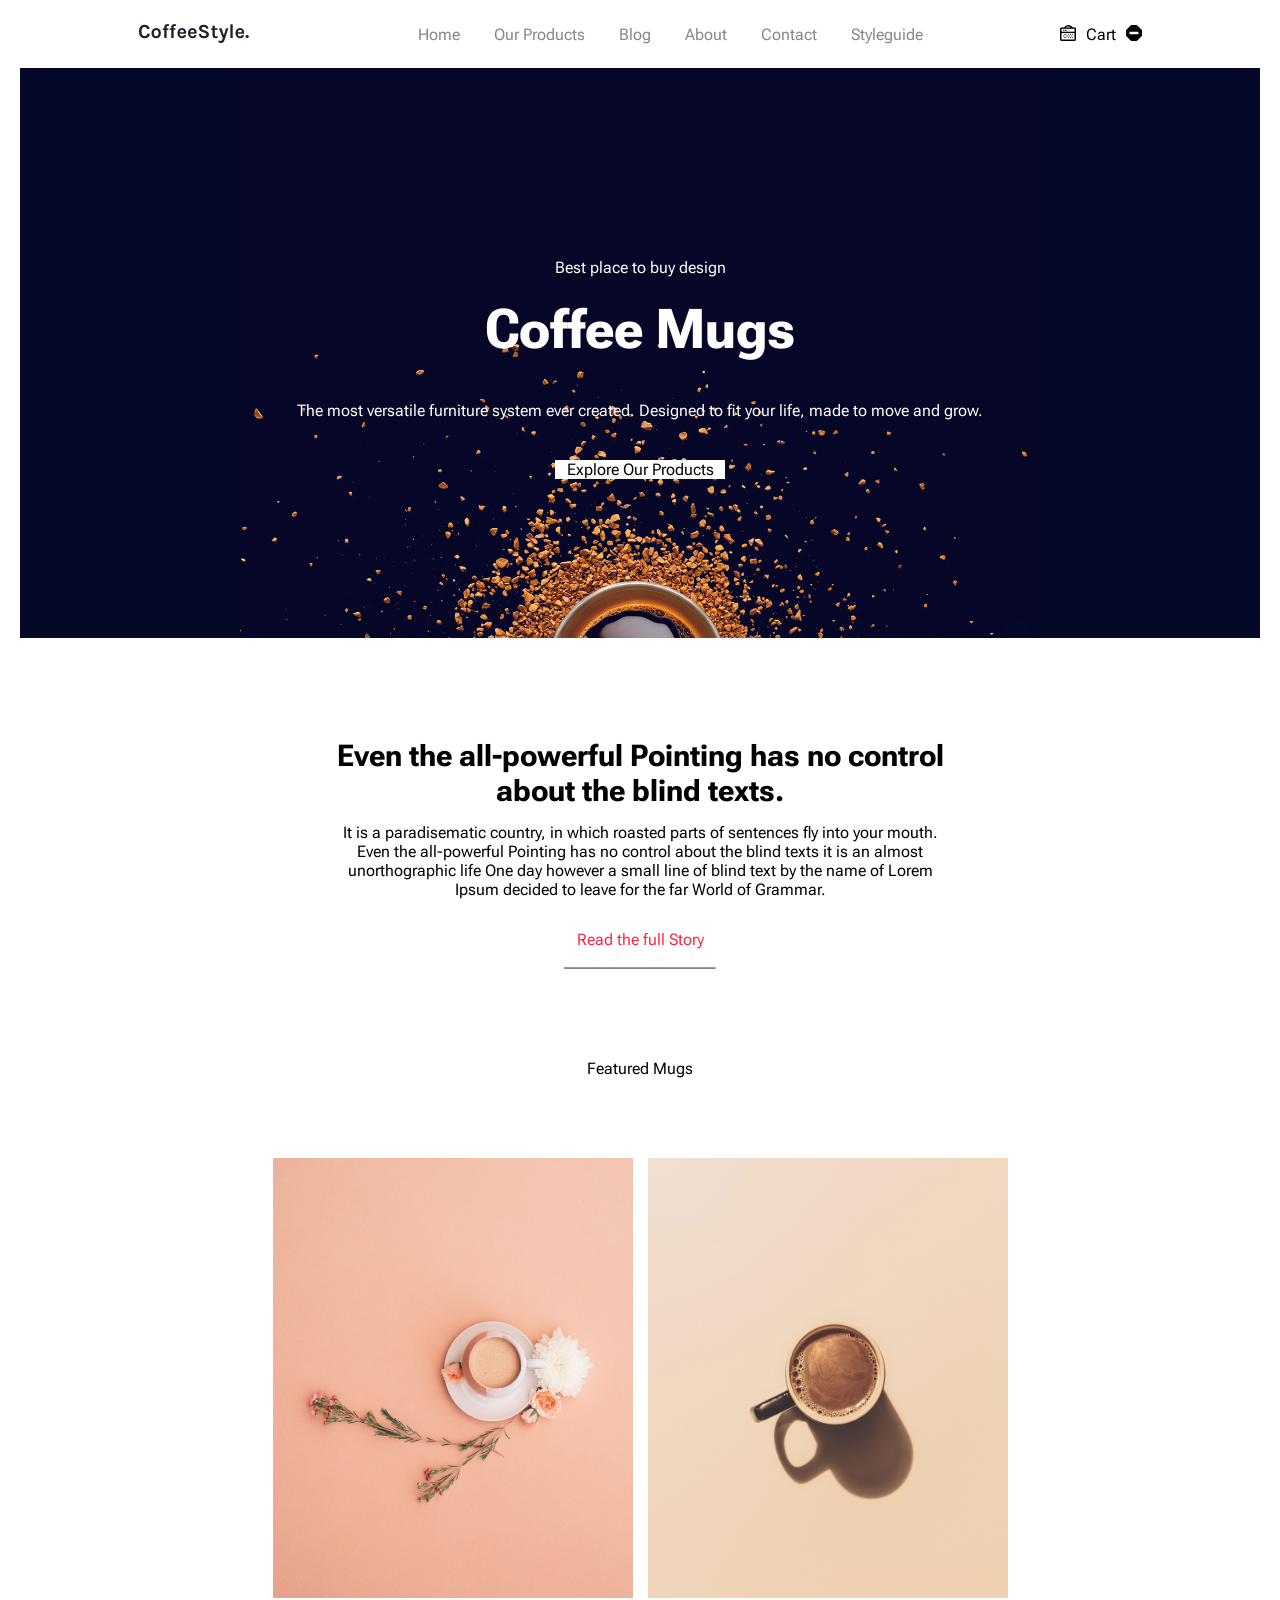
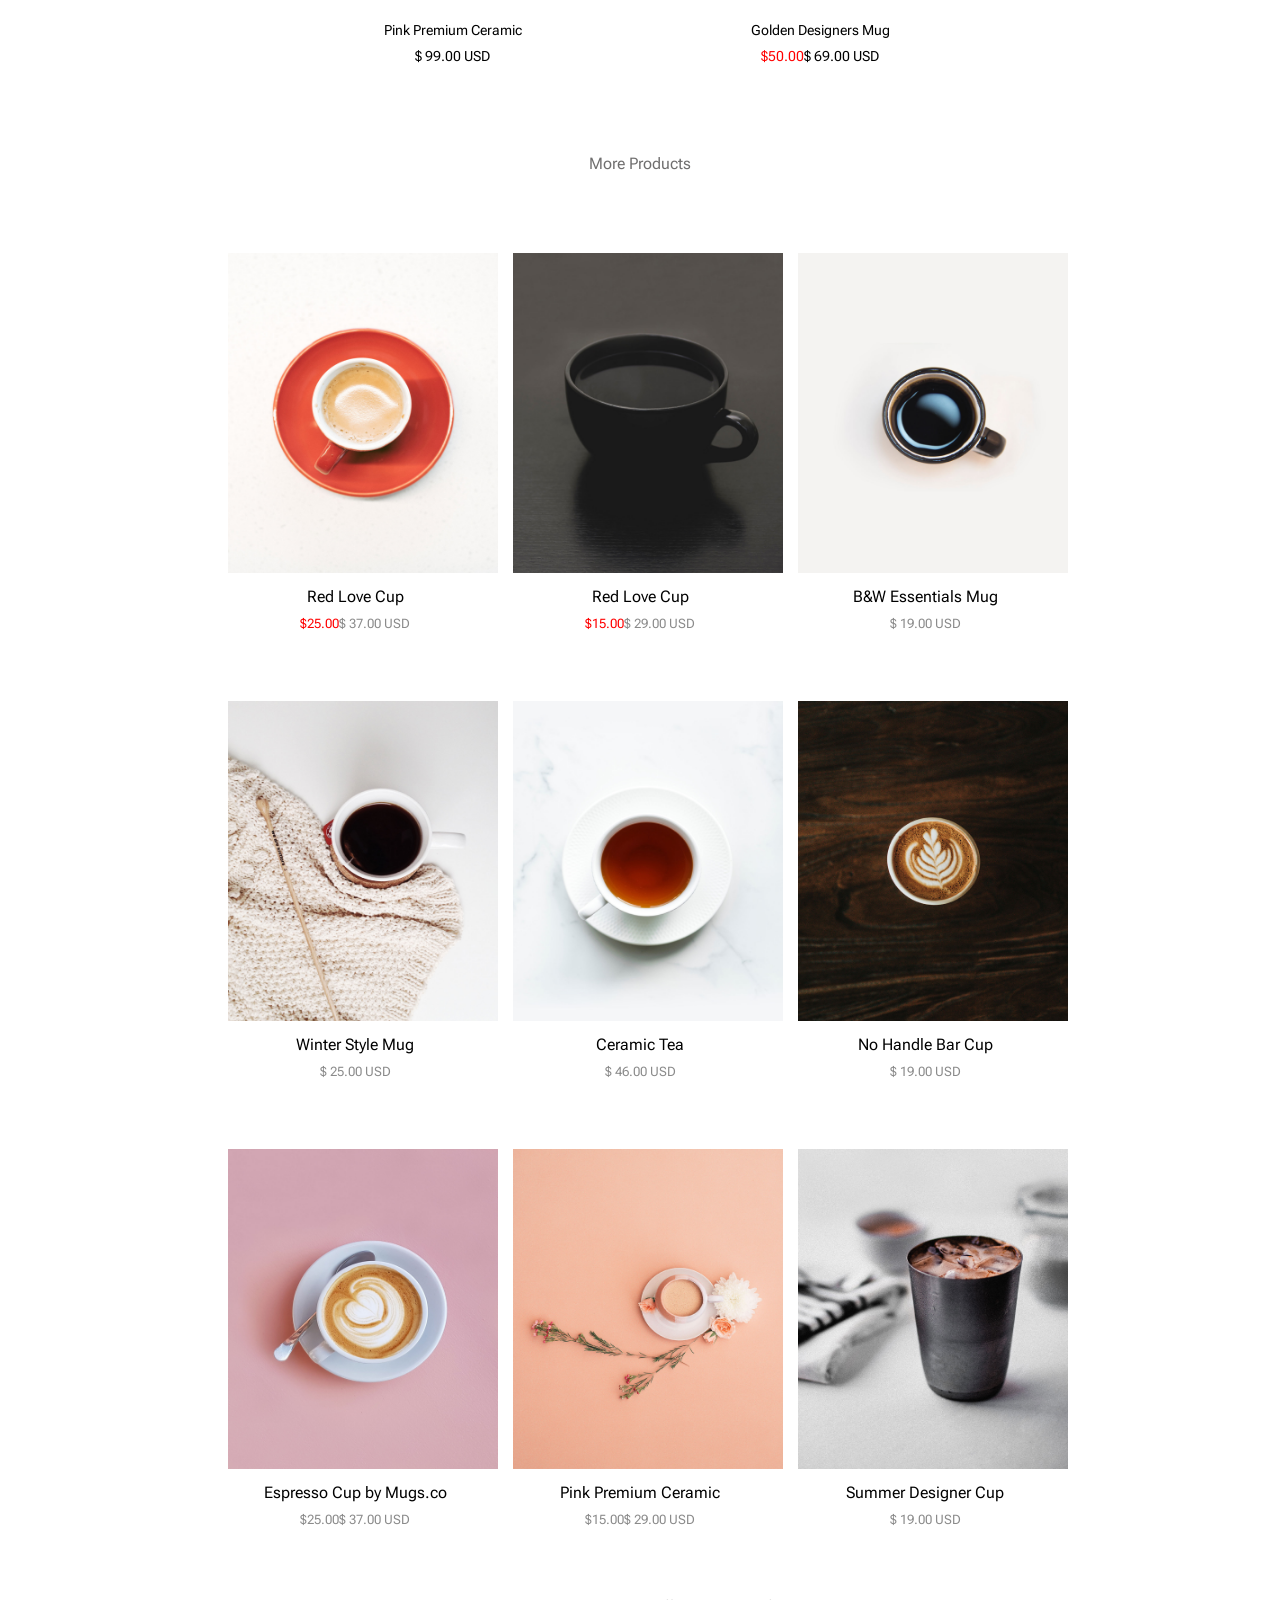
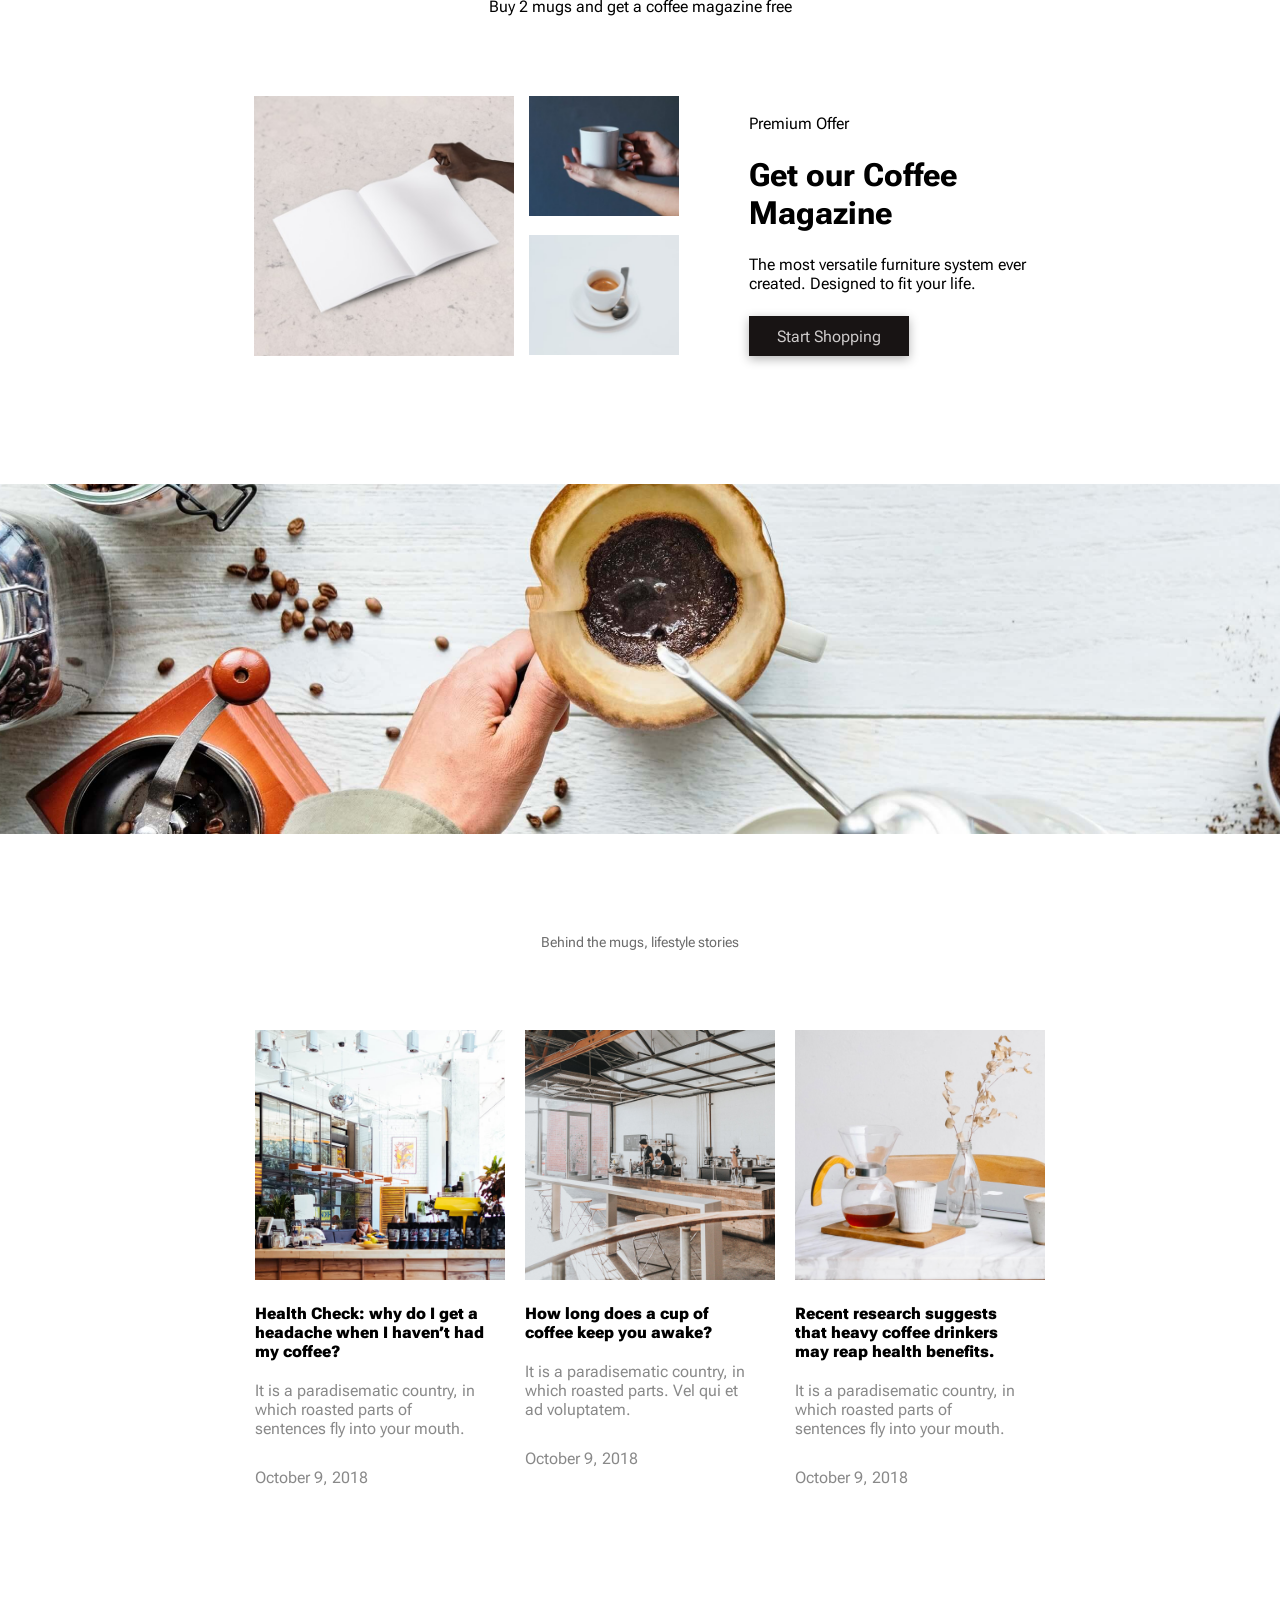
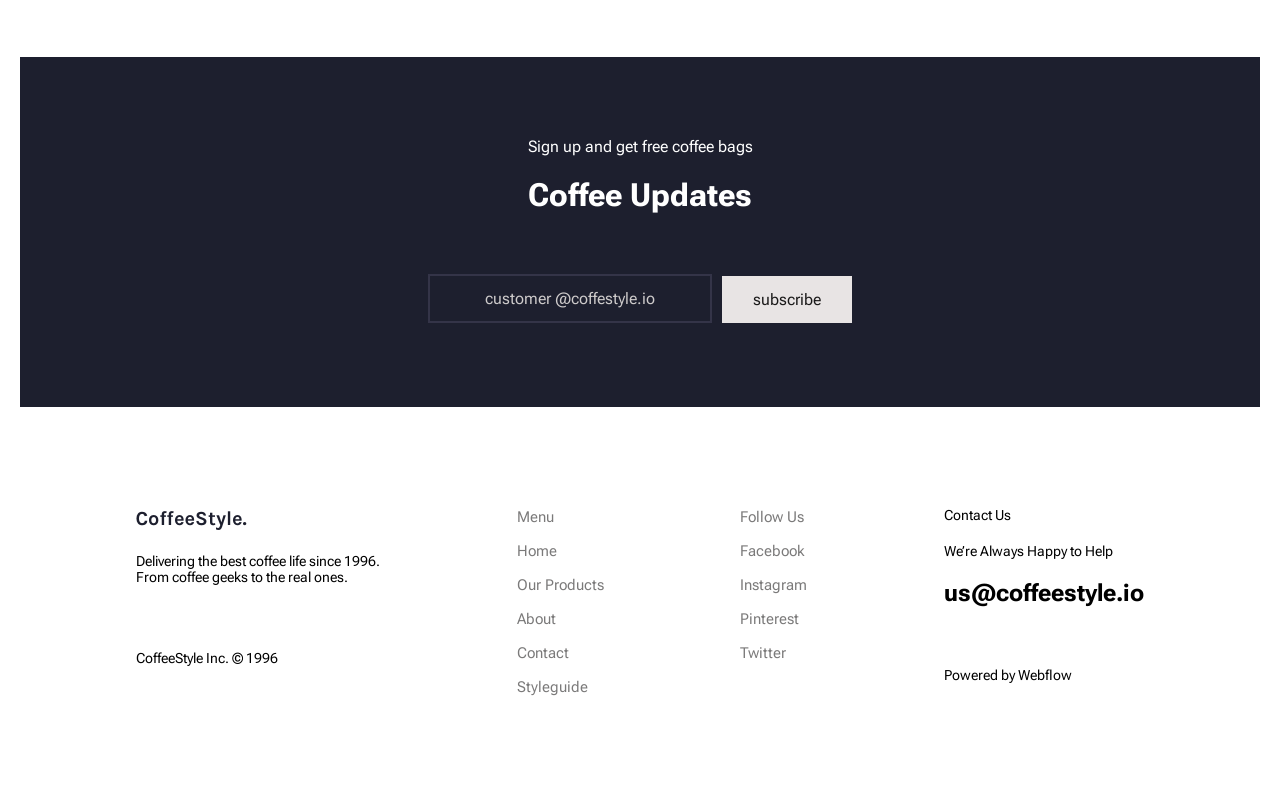
==== kofeBest/index.html @ d983e7d2 "initial commit" ====
<!DOCTYPE html>
<html lang="en">
<head>
    <meta charset="UTF-8">
    <meta http-equiv="X-UA-Compatible" content="IE=edge">
    <meta name="viewport" content="width=device-width, initial-scale=1.0">
    <title>Document</title><link rel="stylesheet" href="style/style.css">
    <link rel="stylesheet" href="style/all.css">
    <link rel="stylesheet" href="style/fonts.css">
    <link href="https://fonts.googleapis.com/css2?family=Montserrat:wght@100&family=Roboto+Flex:opsz,wght@8..144,200&family=Roboto+Mono:wght@100&family=Source+Code+Pro:ital,wght@0,200;1,200&display=swap" rel="stylesheet">
</head>
<body>
    <header>
        <div class="header container">
            <div class="header_div">
             <div>
                 <img src="img/IMAGE.png" alt="">
             </div>
             <div class="header_a">
                 <a href="">Home</a>
                 <a href="">Our Products</a>
                 <a href="">Blog</a>
                 <a href="">About</a>
                 <a href="">Contact</a>
                 <a href="">Styleguide</a>
             </div>
             <div class="header_icon">
                <i class="far fa-amp-guitar"></i>
                <p>Cart</p>
                <i class="fas fa-minus-octagon card_icon"></i>
             </div>
            </div>
        </div>
        <div class="header_nav">
            <div class="header_intro">
              <div class="zep">
                  <p class="header_p">Best place to buy design</p>
                  <h1>Coffee Mugs</h1>
                  <p class="header_p">The most versatile furniture system ever created. Designed to fit your life, made to move and grow.</p>
                  <div class="aim">
                      <p class="header_p">Explore Our Products</p>
                  </div>
              </div>
            </div>
        </div>
    </header>
    <main class="main_intro container">
            <div class="main_zip">
                <h1>Even the all-powerful Pointing has no control <br> about the blind texts.</h1>
                <p>It is a paradisematic country, in which roasted parts of sentences fly into your mouth. Even the all-powerful Pointing has no control about the blind texts it is an almost unorthographic life One day however a small line of blind text by the name of Lorem Ipsum decided to leave for the far World of Grammar.</p>
                <div>
                    <a href="" class="call">Read the full Story</a>
                    <hr class="hr">
                </div>
                <div class="p2">
                <p>Featured Mugs</p>
            </div>
            </div>
            <div class="main_img">
                <div class="intro_img">
                <div class="img">
                 <img src="img/1" alt="">
                 <p>Pink Premium Ceramic</p>
                 <p>$ 99.00 USD</p>
                </div>
                <div class="img1">
                 <img src="img/2" alt="">
                 <p>Golden Designers Mug</p>
                 <p></p>
                 <div class="main_p">
                     <p class="a">$50.00</p>
                     <p>$ 69.00 USD</p>
                 </div>
                </div>
            </div>
            </div>
            <div class="developer">
                <div class="developer1">
                    <p>More Products</p>
                </div>
                <div class="alies">
                    <div class="alies1">
                    <img src="img/3" alt="">
                    <p>Red Love Cup</p>
                    <div class="kil_p">
                        <p class="a">$25.00</p>
                        <p>$ 37.00 USD</p>
                    </div>
                </div>
                <div class="alies1">
                    <img src="img/4" alt="">
                    <p>Red Love Cup</p>
                    <div class="kil_p">
                    <p class="a">$15.00</p>
                    <p>$ 29.00 USD</p>
                </div>
                </div>
                <div class="alies1">
                    <img src="img/5" alt="">
                    <p>B&W Essentials Mug</p>
                    <p class="kil_p">$ 19.00 USD</p>
                </div>
                </div>
            </div>
            <div class="developer">
                <div class="alies">
                    <div class="alies1">
                    <img src="img/6" alt="">
                    <p>Winter Style Mug</p>
                    <p class="kil_p">$ 25.00 USD</p>
                </div>
                <div class="alies1">
                    <img src="img/7" alt="">
                    <p>Ceramic Tea</p>
                    <p class="kil_p">$ 46.00 USD</p>
                </div>
                <div class="alies1">
                    <img src="img/8" alt="">
                    <p>No Handle Bar Cup</p>
                    <p class="kil_p">$ 19.00 USD</p>
                </div>
                </div>
            </div>
            <div class="developer">
                <div class="alies">
                    <div class="alies1">
                    <img src="img/9" alt="">
                        <p>Espresso Cup by Mugs.co</p>
                    <div class="kil_p">
                        <p>$25.00</p>
                        <p>$ 37.00 USD</p>
                    </div>
                </div>
                <div class="alies1">
                    <img src="img/10" alt="">
                    <p>Pink Premium Ceramic</p>
                    <div class="kil_p">
                    <p>$15.00</p>
                    <p>$ 29.00 USD</p>
                </div>
                </div>
                <div class="alies1">
                    <img src="img/11" alt="">
                    <p>Summer Designer Cup</p>
                    <p class="kil_p">$ 19.00 USD</p>
                </div>
                </div>
            </div>
            <div class="main">
                <div>
                <div class="deep">
                    <p>Buy 2 mugs and get a coffee magazine free</p>
                </div>
                <div class="k1">
                <div class="lef">
                    <div class="lef1">
                    <img src="img/q" alt="">
                </div>
                    <div>
                        <div class="lef2">
                    <img src="img/w" alt="">
                </div>
                        <div class="lef2">
                            <img src="img/e" alt="">
                </div>
                </div>
                </div>
                <div class="hud">
                    <div>
                        <p class="wep">Premium Offer</p>
                        <h1 class="wep">Get our Coffee <br> Magazine</h1>
                        <p class="wep">The most versatile furniture system ever <br> created. Designed to fit your life.</p>
                        <div>
                            <a href="" class="cal">Start Shopping</a>
                        </div>
                    </div>
                </div>
                </div>
            </div>
        </div>
        <div class="intro_dark container"></div>
        <div class="yellow">
            <div class="kil">
                <p>Behind the mugs, lifestyle stories</p>
            </div>
            <div class="server">
                <div class="deep_img"> 
                    <img src="img/a" alt="">
                    <p class="kil_p2">Health Check: why do I get a headache when I haven’t had my coffee?</p>
                    <p class="kil_p1">It is a paradisematic country, in which roasted parts of sentences fly into your mouth.</p>
                    <p class="kil_p1">October 9, 2018</p>
                </div>
                <div class="deep_img">
                    <img src="img/m" alt="">
                    <p class="kil_p2">How long does a cup of coffee keep you awake?</p>
                    <p class="kil_p1">It is a paradisematic country, in which roasted parts. Vel qui et ad voluptatem.</p>
                    <p class="kil_p1">October 9, 2018</p>
                </div>
                <div class="deep_img">
                    <img src="img/IMAtGE.png" alt="">
                    <p class="kil_p2">Recent research suggests that heavy coffee drinkers may reap health benefits.</p>
                    <p class="kil_p1">It is a paradisematic country, in which roasted parts of sentences fly into your mouth.</p>
                    <p class="kil_p1">October 9, 2018</p>
                </div>
            </div>
        </div>
        <div class="main_end container">
          <div class="main_h1">
              <p>Sign up and get free coffee bags</p>
              <h1>Coffee Updates</h1>
          </div>
          <div class="main_a">
              <div>
                  <a href="" class="cal1">customer @coffestyle.io</a>
              </div>
              <div>
                  <a href="" class="cal2">subscribe</a>
              </div>
          </div>
        </div>
    </main>
    <footer>
        <div>
            <div class="just">
                <div class="just1">
                    <img src="img/k" alt="">
                    <p>Delivering the best coffee life since 1996. <br> From coffee geeks to the real ones.</p>
                    <p class="l1">CoffeeStyle Inc. © 1996</p>
                </div>
                <div class="footer_name">
                    <li><a href="">Menu</a></li>
                    <li><a href="">Home</a></li>
                    <li><a href="">Our Products</a></li>
                    <li><a href="">About</a></li>
                    <li><a href="">Contact</a></li>
                    <li> <a href="">Styleguide</a></li>
                </div>
                <div class="footer_name">
                    <li><a href="">Follow Us</a></li>
                    <li><a href="">Facebook</a></li> 
                    <li><a href="">Instagram</a></li>
                    <li> <a href="">Pinterest</a></li>
                    <li><a href="">Twitter</a></li>
                </div>
                <div class="darkweb">
                    <p class="dark">Contact Us</p>
                    <p class="dark">We’re Always Happy to Help</p>
                    <h2 class="dark">us@coffeestyle.io</h2>
                    <p class="l1">Powered by Webflow</p>
                </div>
            </div>
        </div>
    </footer>
</body>
</html>
---- kofeBest/style/style.css ----
*{
    margin: 0;
    padding: 0;
}
body{
    font-family: 'Roboto Flex', sans-serif;
}
.container{
    max-width: 100%;
    margin: auto;
}
.header{
    padding-top: 20px;
    margin-bottom: 20px;
}
.header_a a{
    text-decoration: none;
    color: rgb(137, 133, 133);
    margin-left: 30px;
}

.header_div{
    display: flex;
    justify-content: space-evenly;
    align-items: center;
}
.header_icon{
    display: flex;
}
.card_icon{
    margin-left: 10px;
}
.card_icon{
    margin-left: 10px;
}
.header_icon p{
    margin-left: 10px;
}
.header_nav{
    background: url(../img/Rectangle@2x.png) center/cover;
    height: 570px;
    margin: auto;
    width: 1240px;
    margin-bottom: 100px;
}
.header_intro{
    background: url(../img/IMAGE@2x.png) center/cover;
    height: 570px;
    width: 800px;
    margin: auto;
}
.zep{
    text-align: center;
    color: white;
    padding-top: 150px;
}
.aim{
    background: white;
    color: #000;
    width: 170px;
    margin: auto;
}
.zep h1{
    font-size: 55px;
}
.header_p{
    margin-top: 40px;
}
.zep p{
    margin-bottom: 20px;
}
.main_zip{
    text-align: center;
}
.main_zip h1{
    font-size: 30px;
    margin-bottom: 15px;
}
.main_zip p{
    max-width: 630px;
    margin: auto;
    margin-bottom: 20px;
}
.call{
    height: 40px;
    display: flex;
    margin: auto;
    align-items: center;
    justify-content: center;
    border-radius: 3px;
    text-decoration: none;
    width: 180px;
    color: rgb(253, 38, 67);
    margin-bottom: 8px;
}
.hr{
    border-bottom: rgb(133, 133, 133) 1px solid;
    margin: auto;
    width: 150px;
    margin-bottom: 90px;
}
.img img{
    width: 360px;
    height: 440px;
    margin-bottom: 20px;
}
.p2{
    margin-bottom: 80px;
}
.img1 img{
    width: 360px;
    height: 440px;
    margin-left: 15px;
    margin-bottom: 20px;
}
.img p{
    text-align: center;
    margin-bottom: 10px;
    font-size: 14px;
}
.intro_img{
    display: flex;
    justify-content: center;

}
.main_img{
    margin-bottom: 80px;
}
.img1 p{
    text-align: center;
    margin-bottom: 10px;
    font-size: 14px;
}
.main_p{
    display: flex;
    justify-content: center;
}
.alies1 img{
    width: 270px;
    height: 320px;
    margin-left: 15px;
    margin-bottom: 10px;
}
.kil_p{
    display: flex;
    justify-content: center;
    padding-top: 10px;
    font-size: 13px;
    color: rgb(139, 139, 139);
}
.alies{
    display: flex;
    justify-content: center;
}
.developer{
    text-align: center;
    margin-bottom: 70px;
}
.developer1{
    margin-bottom: 80px;
    color: rgb(111, 110, 110);
}
.lef{
    display: flex;
}
.lef1 img{
    width: 260px;
    height: 260px;
}
.lef2 img{
    width: 150px;
    height: 120px;
    margin-left: 15px;
    margin-bottom: 15px;
}
.deep{
    text-align: center;
    margin-bottom: 80px;
}
.cal{
    height: 40px;
    box-shadow: 0px 3px 10px rgba(0, 0, 0, 0.3);
    display: flex;
    align-items: center;
    background: rgb(24, 20, 20);
    justify-content: center;
    text-decoration: none;
    width: 160px;
    color: rgb(206, 203, 203);
}
.wep{
   margin-bottom: 23px; 
}
.k1{
    display: flex;
}
.main{
    display: flex;
    justify-content: center;
    margin-bottom: 110px;
}
.hud{
    display: flex;
    align-items: center;
    margin-left: 70px;
}
.intro_dark{
    background: url(../img/sh) center/cover;
    height: 350px;
    margin-bottom: 100px;
}
.kil{
    text-align: center;
    margin-bottom: 80px;
    font-size: 14px;
    color: rgb(108, 108, 108);
}
.deep_img img{
    width: 250px;
    height: 250px;
    margin-bottom: 20px;
}
.deep_img{
    margin-left: 20px;
}
.deep_img p{
    max-width: 230px;
    font-size: 16px;
}
.server{
    display: flex;
    justify-content: center;
}
.kil_p1{
    margin-bottom: 30px;
    color: #898989;
}
.kil_p2{
    font-size: 20px;
    font-weight: 900;
    margin-bottom: 20px;
}
.yellow{
    margin-bottom: 140px;
}
.main_end{
    background: #1D1F2E;
    width: 1240px;
    height: 350px;
    margin-bottom: 100px;
}
.main_h1{
    text-align: center;
    color: white;
    padding-top: 80px;
    margin-bottom: 60px;
}
.main_h1 p{
    margin-bottom: 20px;
}
.cal1{
    height: 45px;
    display: flex;
    align-items: center;
    border: #343448 2px solid;
    justify-content: center;
    text-decoration: none;
    width: 280px;
    color: rgb(206, 203, 203);
}
.cal2{
    height: 47px;
    display: flex;
    align-items: center;
    background: rgb(232, 228, 228);
    justify-content: center;
    text-decoration: none;
    width: 130px;
    color: rgb(26, 25, 25);
    margin-left: 10px;
    margin-top: 2px;
}
.main_a{
    display: flex;
    justify-content: center;
}
.just{
    display: flex;
    justify-content: space-evenly;
    margin-bottom: 80px;
}
.just p{
    font-size: 14px;
}
.just1 img{
    margin-bottom: 18px;
}
.just1 p{
    margin-bottom: 25px;
}
.a{
    color: red;
}
.footer_name a{
    text-decoration: none;
    color: rgb(123, 122, 122);
    font-size: 15px;
}

.footer_name li{
    list-style: none;
    margin-bottom: 15px;
}
.l1{
    padding-top: 40px;
}
.dark{
    margin-bottom: 20px;
}
---- kofeBest/style/fonts.css ----
@font-face {
    font-family: "Rubik";
    src: url(fonts/Rubik-Bold.ttf);
    font-weight: 300;
}
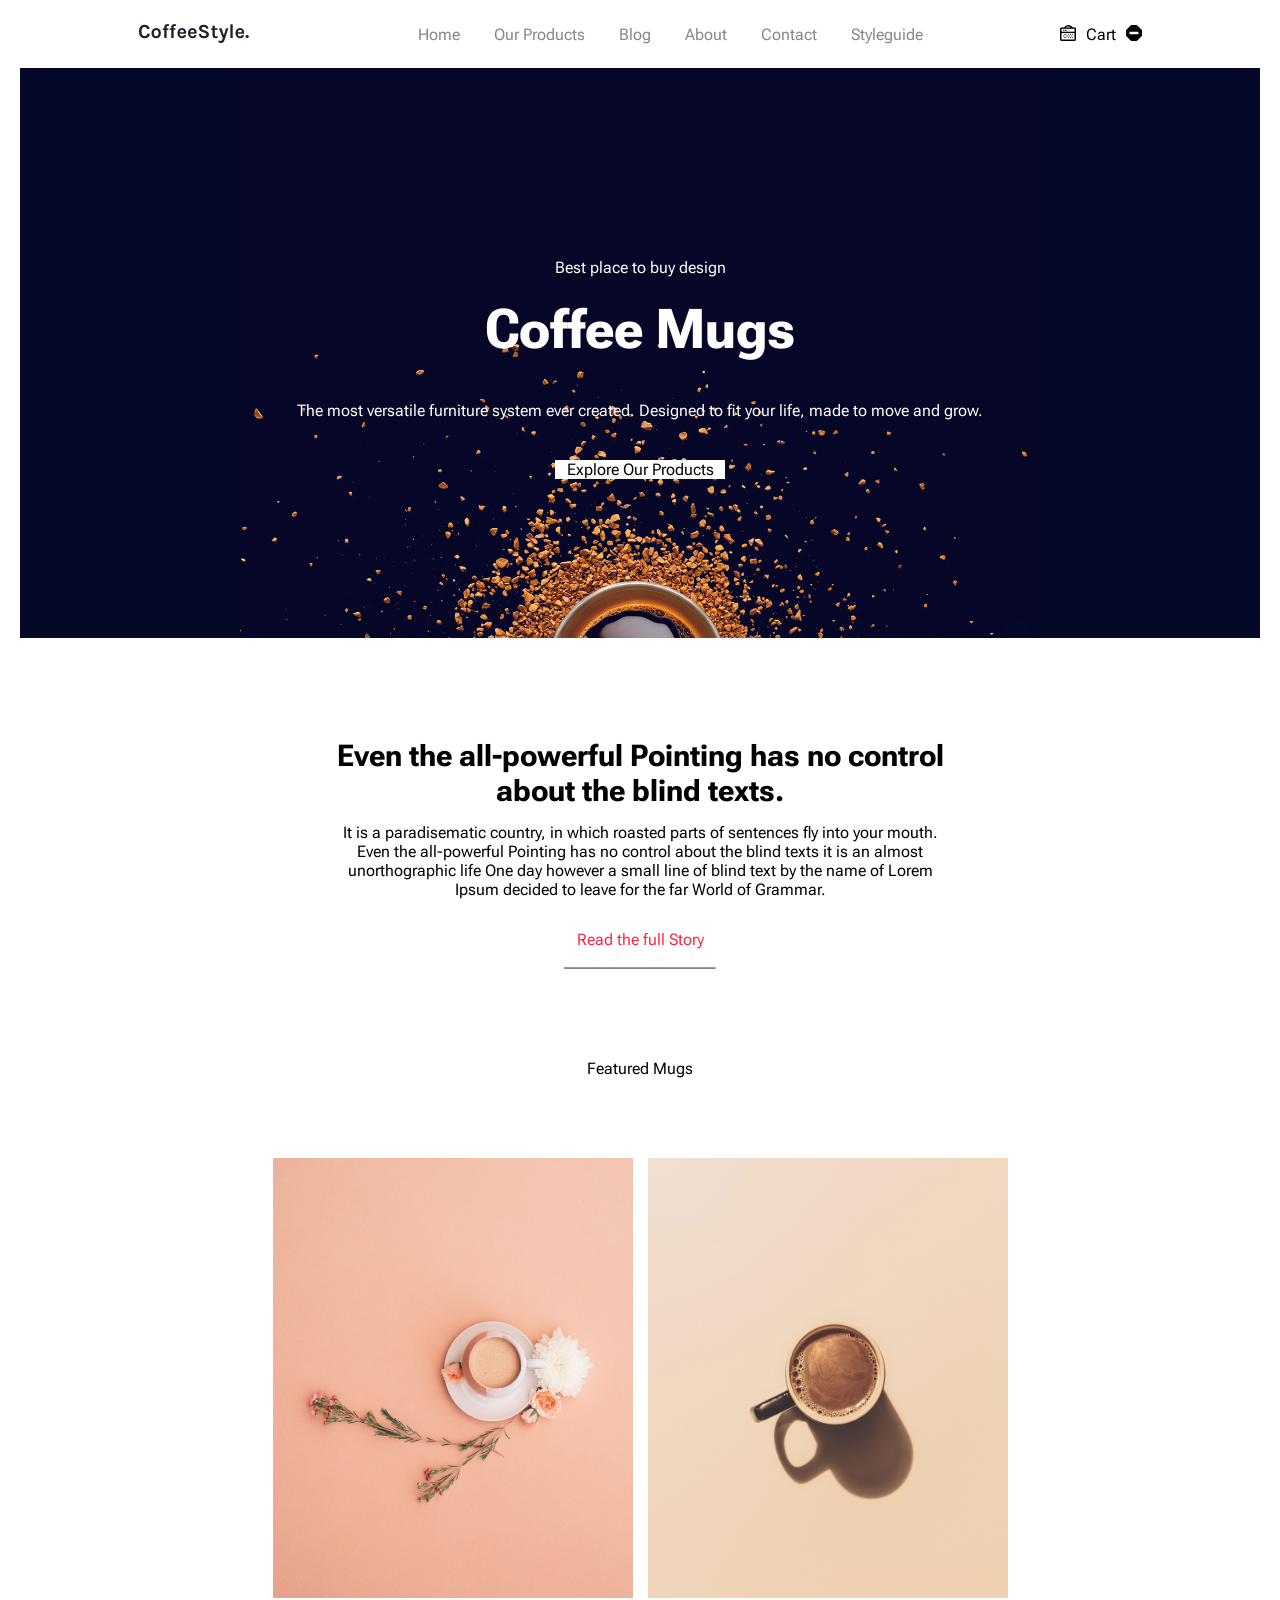
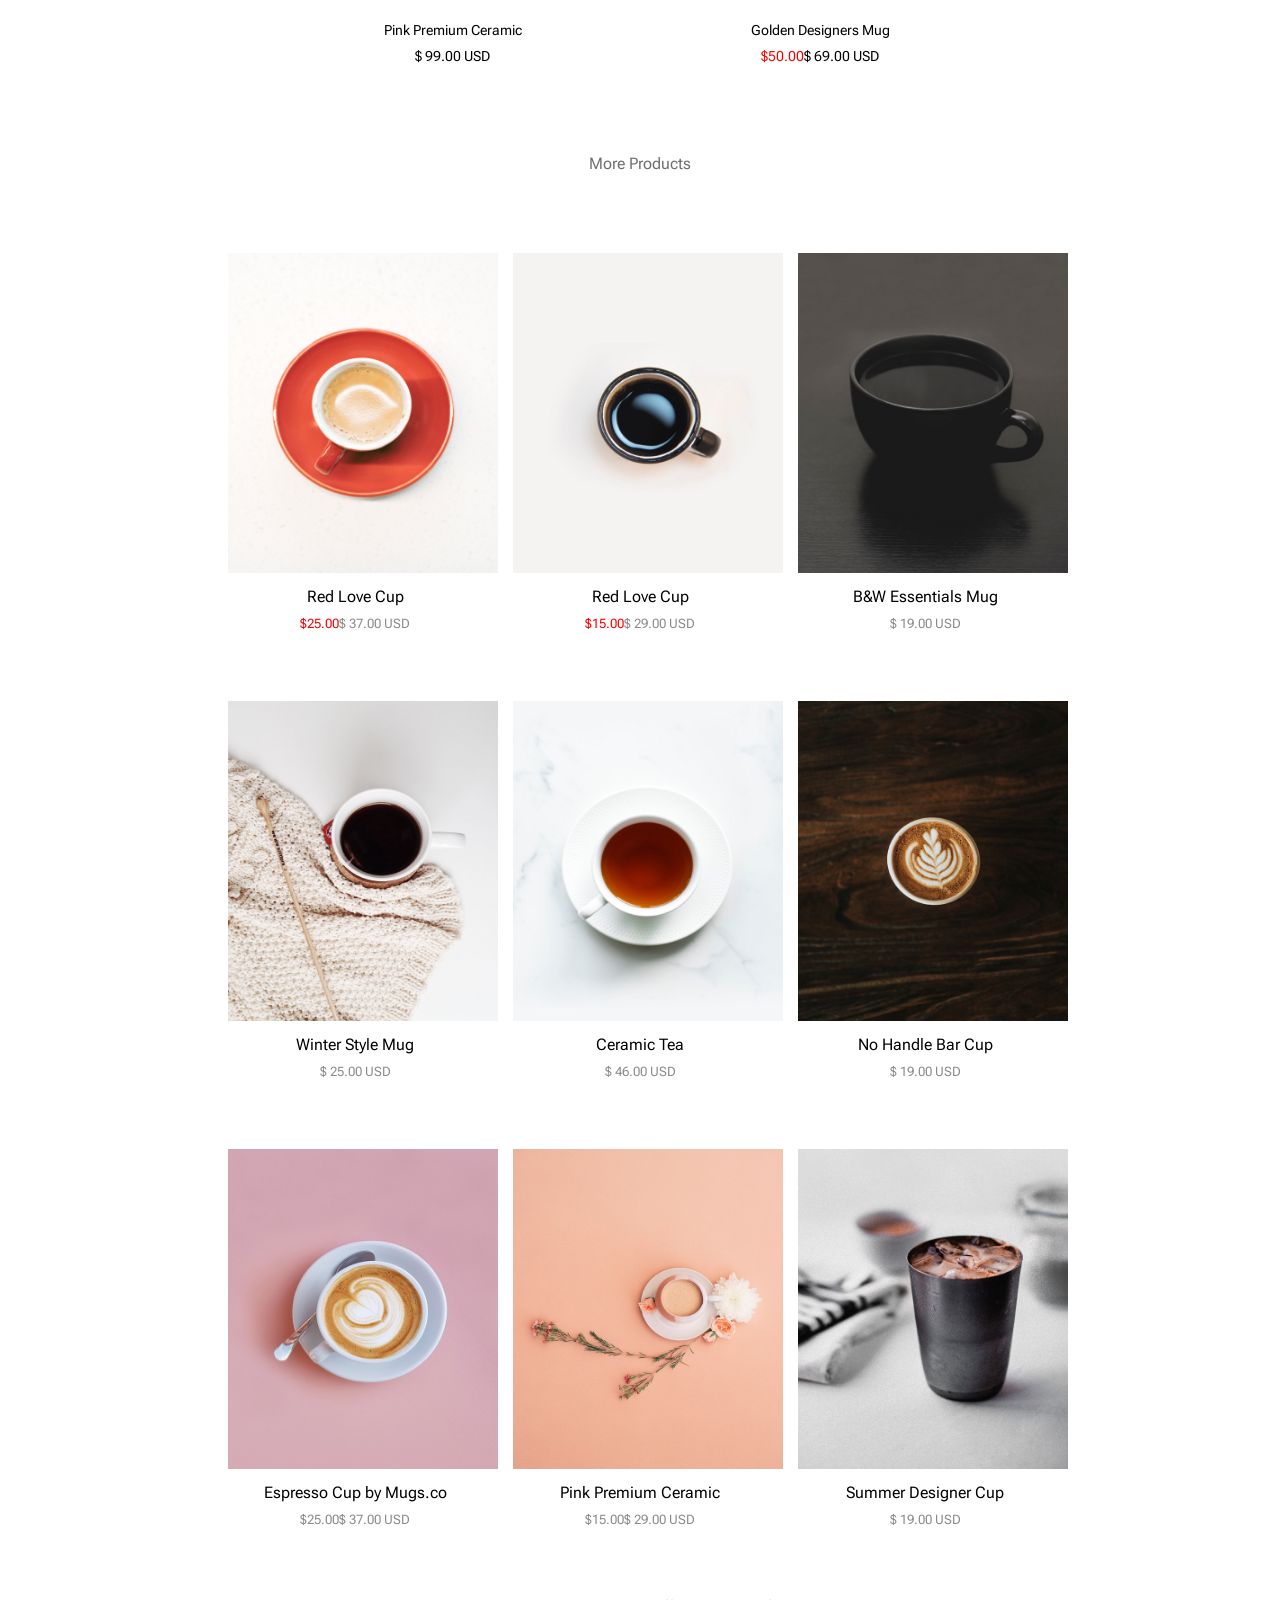
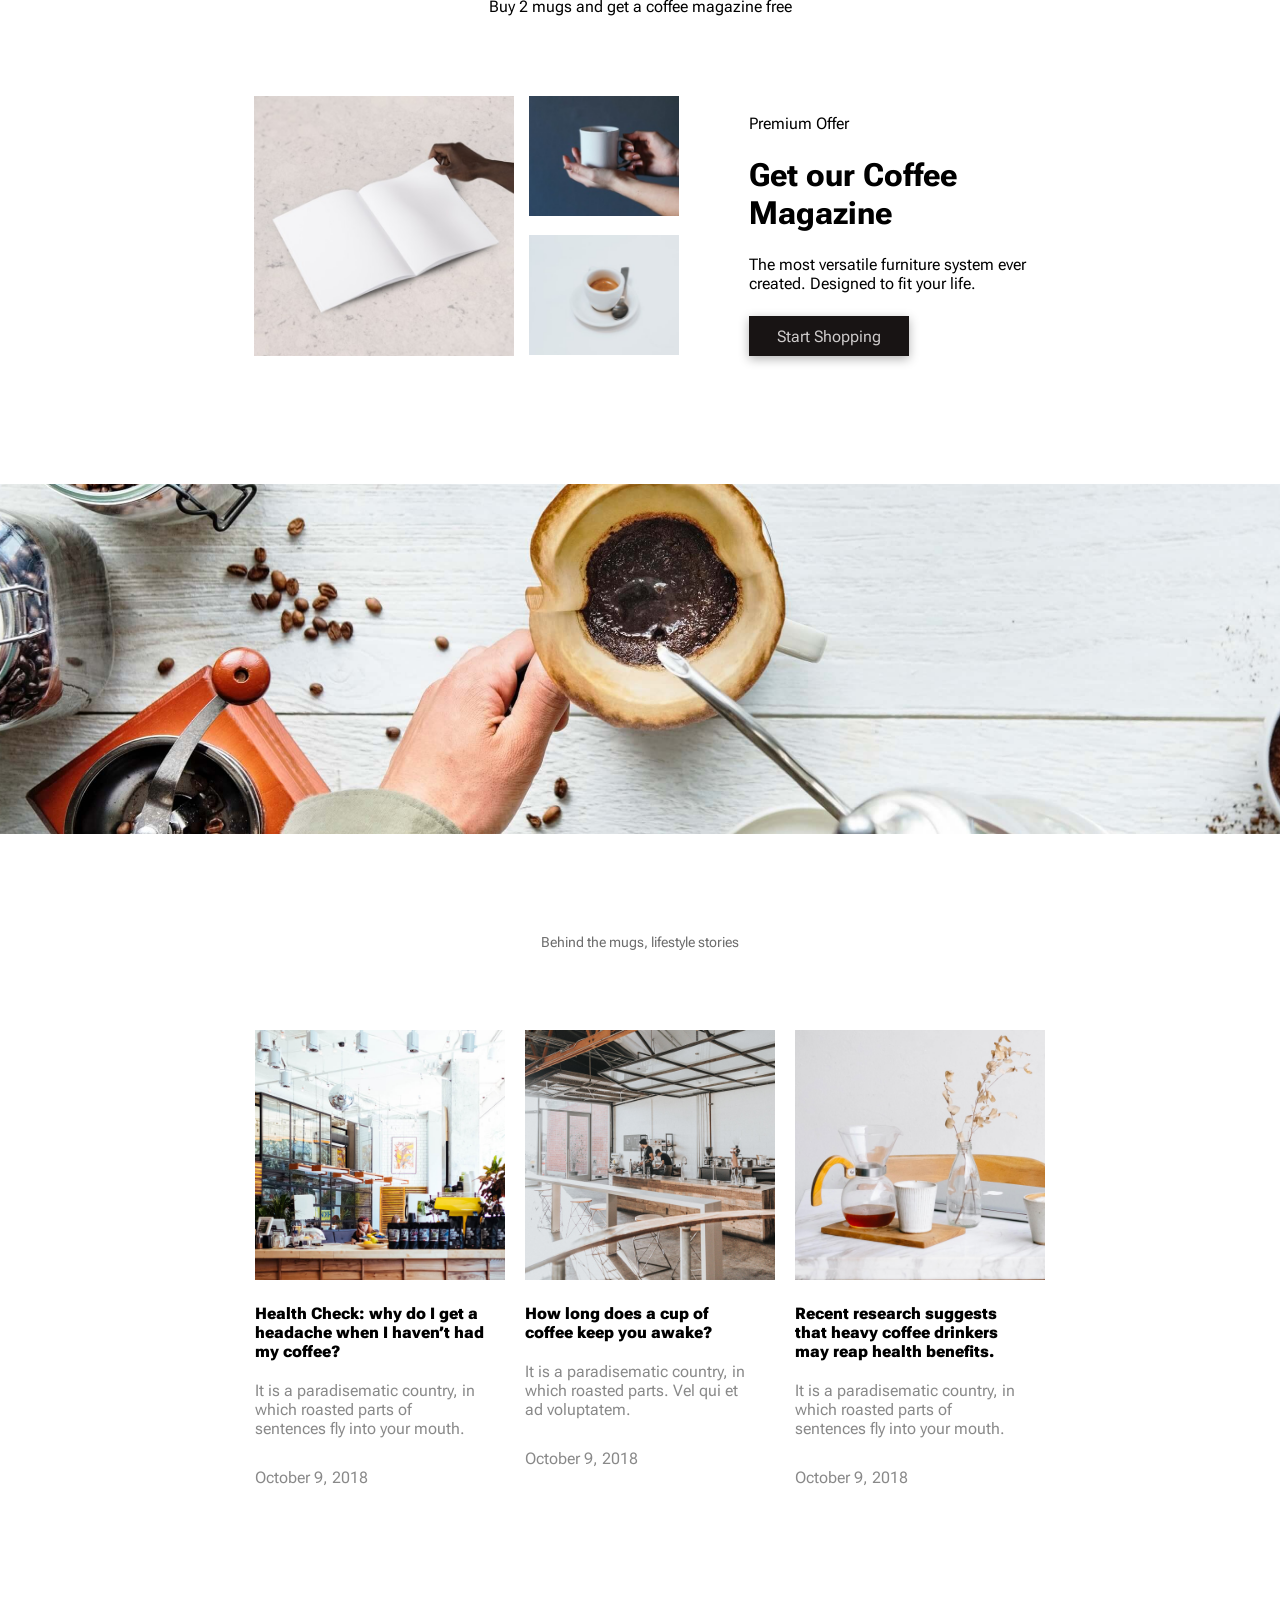
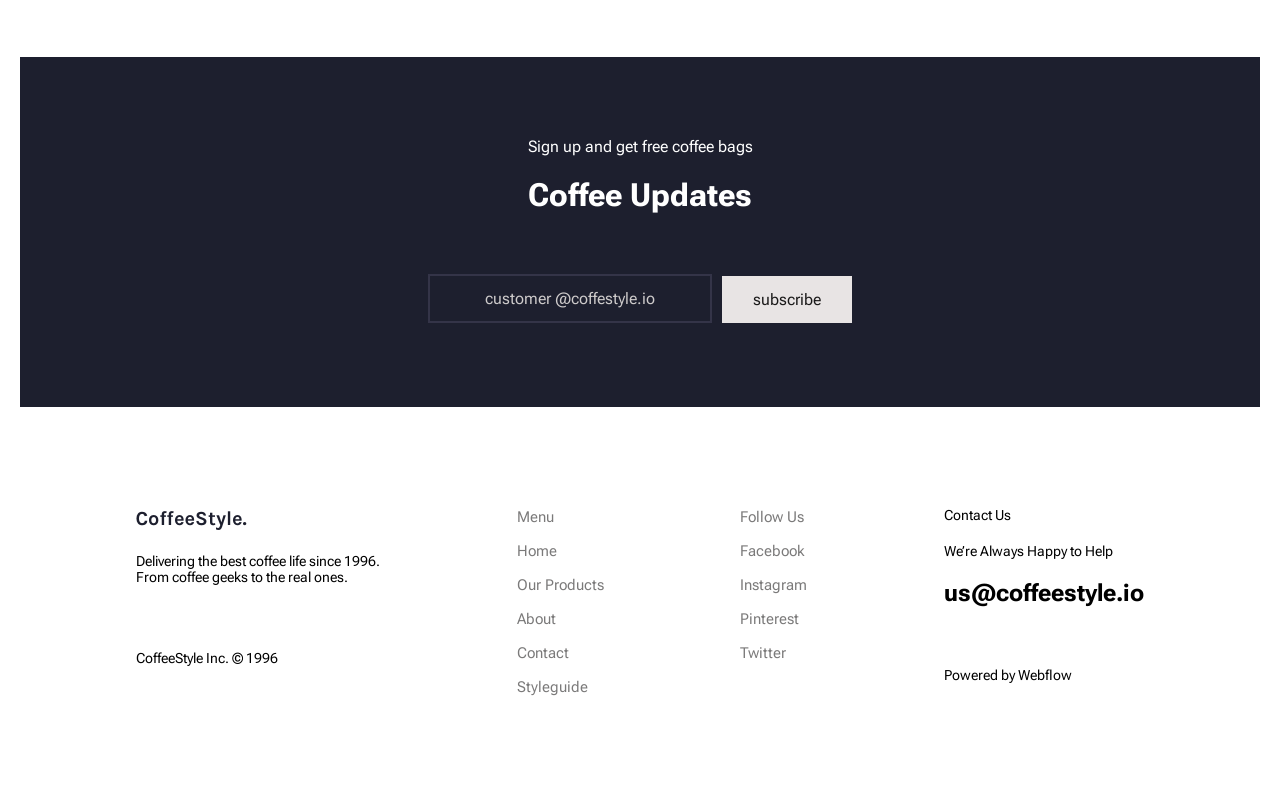
==== commit 5813fbe9: "existing photo changed" ====
--- a/kofeBest/index.html
+++ b/kofeBest/index.html
@@ -88,7 +88,7 @@
                     </div>
                 </div>
                 <div class="alies1">
-                    <img src="img/4" alt="">
+                    <img src="img/5" alt="">
                     <p>Red Love Cup</p>
                     <div class="kil_p">
                     <p class="a">$15.00</p>
@@ -96,7 +96,7 @@
                 </div>
                 </div>
                 <div class="alies1">
-                    <img src="img/5" alt="">
+                    <img src="img/4" alt="">
                     <p>B&W Essentials Mug</p>
                     <p class="kil_p">$ 19.00 USD</p>
                 </div>
